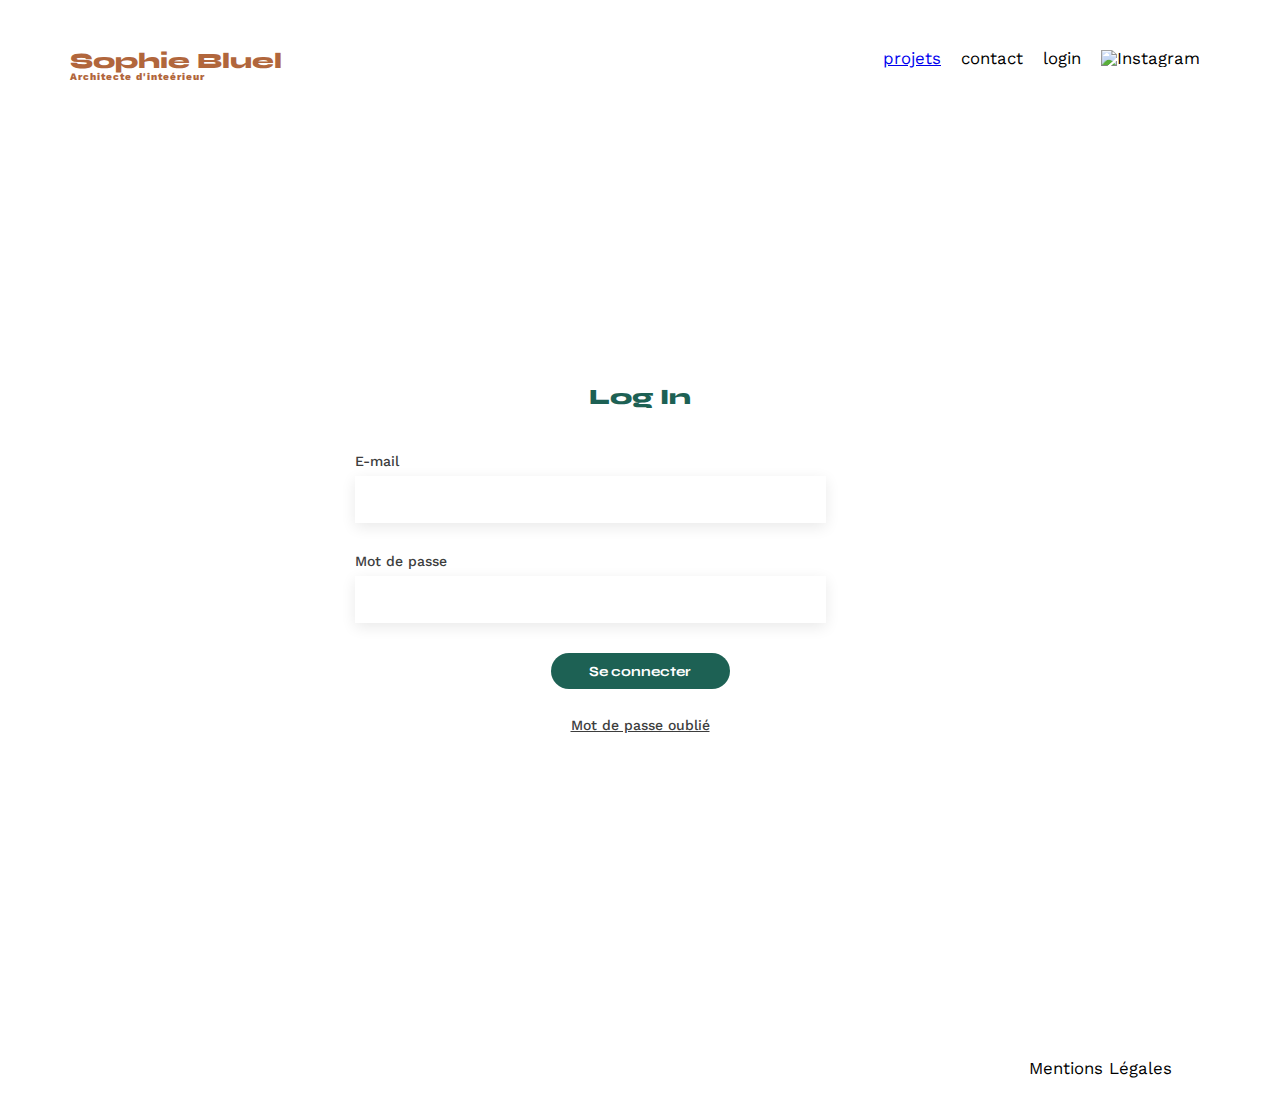
==== FrontEnd/login.html @ 663d303f "divers" ====
<!DOCTYPE html>
<html lang="en">
<head>
	<meta charset="UTF-8">
	<title>Sophie Bluel - Architecte d'intérieur</title>
	<meta name="viewport" content="width=device-width, initial-scale=1.0">
	<link rel="preconnect" href="https://fonts.googleapis.com">
	<link rel="preconnect" href="https://fonts.gstatic.com" crossorigin>
	<link href="https://fonts.googleapis.com/css2?family=Syne:wght@700;800&family=Work+Sans&display=swap" rel="stylesheet">
	<meta name="description" content="">
	<link rel="stylesheet" href="./assets/style.css">
</head>
<body>
    <header>
        <h1>Sophie Bluel <span>Architecte d'inteérieur</span></h1>
        <nav>
            <ul>
                <li><a href="./index.html">projets</a></li>
                <li>contact</li>
                <li>login</li>
                <li><img src="./assets/icons/instagram.png" alt="Instagram"></li>
            </ul>
        </nav>
    </header>    

    <main>
        <div class="container">
            <div class="banniere-titre">
                <h1 id="titre">
                    Log In
                </h1>
            </div>
        
            <form id="formulaire">
        
                <div class="form-item">
                    <label for="email">E-mail</label>
                    <input type="text" id="email">
                    <div class="error invisible"> message d’erreur quand les informations utilisateur / mot de
                        passe ne sont pas correctes</div>
                </div>
                <div class="form-item">
                    <label for="password">Mot de passe</label>
                    <input type="text" id="password">
                    <div class="error invisible"> message d’erreur quand les informations utilisateur / mot de
                        passe ne sont pas correctes</div>
                </div>

                <div class="connect">
                <button id="btn" type="submit">Se connecter</button>
                <p class="fgt-password">Mot de passe oublié</p>
            </div>

            </form>
        </div>
    </main>


    <footer>
        <nav>
            <ul>
                <li>Mentions Légales</li>
            </ul>
        </nav>
    </footer>
    <script src="script.js"></script>     
</body>
</html>
---- FrontEnd/assets/style.css ----
/* http://meyerweb.com/eric/tools/css/reset/
   v2.0 | 20110126
   License: none (public domain)
*/

html, body, div, span, applet, object, iframe,
h1, h2, h3, h4, h5, h6, p, blockquote, pre,
a, abbr, acronym, address, big, cite, code,
del, dfn, em, img, ins, kbd, q, s, samp,
small, strike, strong, sub, sup, tt, var,
b, u, i, center,
dl, dt, dd, ol, ul, li,
fieldset, form, label, legend,
table, caption, tbody, tfoot, thead, tr, th, td,
article, aside, canvas, details, embed,
figure, figcaption, footer, header, hgroup,
menu, nav, output, ruby, section, summary,
time, mark, audio, video {
	margin: 0;
	padding: 0;
	border: 0;
	font-size: 100%;
	font: inherit;
	vertical-align: baseline;
}
/* HTML5 display-role reset for older browsers */
article, aside, details, figcaption, figure,
footer, header, hgroup, menu, nav, section {
	display: block;
}
body {
	line-height: 1;
}
ol, ul {
	list-style: none;
}
blockquote, q {
	quotes: none;
}
blockquote:before, blockquote:after,
q:before, q:after {
	content: '';
	content: none;
}
table {
	border-collapse: collapse;
	border-spacing: 0;
}
/** end reset css**/
body {
	max-width: 1140px;
	margin:auto;
	font-family: 'Work Sans' ;
	font-size: 14px;
}
header {
	display: flex;
	justify-content: space-between;
	margin: 50px 0
}
section {
	margin: 50px 0
}

h1{
	display: flex;
	flex-direction: column;
	font-family: 'Syne';
	font-size: 22px;
	font-weight: 800;
	color: #B1663C
}

h1 > span {
	font-family: 'Work Sans';
	font-size:10px;
	letter-spacing: 0.1em;
;
}

h2{
	font-family: 'Syne';
	font-weight: 700;
	font-size: 30px;
	color: #1D6154
}
nav ul {
	display: flex;
	align-items: center;
	list-style-type: none;

}
nav li {
	padding: 0 10px;
	font-size: 1.2em;
}

li:hover {
	color: #B1663C;
}
#introduction {
	display: flex;
	align-items: center;
}
#introduction figure {
	flex: 1
}
#introduction img {
	display: block;
	margin: auto;
	width: 80%;
}

#introduction article {
	flex: 1
}
#introduction h2 {
	margin-bottom: 1em;
}

#introduction p {
	margin-bottom: 0.5em;
}
#portfolio h2 {
	text-align: center;
	margin-bottom: 1em;
}


/*ADD BTN FILTER CSS*/
.categories{
	display: flex;
	justify-content: center;
	margin-bottom: 51px;
}

.btn-all{
	font-family: 'Syne';
	font-size: 16px;
	font-weight: 700;
	padding: 1rem;
	border: 1px solid #1D6154;
	border-radius: 60px;
	color: #1D6154;
	background-color: white;
	margin-right: 10px;
}

.btn-all:hover{
	background: #1D6154;
	color: white;
}

/*END BTN FILTER CSS*/


.gallery {
	width: 100%;
	display: grid;
	grid-template-columns: 1fr 1fr 1fr;
	grid-column-gap: 20px;
	grid-row-gap: 20px;
}

.gallery img {
	width: 100%;

}
#contact {
	width: 50%;
margin: auto;
}
#contact > * {
	text-align: center;

}
#contact h2{
	margin-bottom: 20px;
}
#contact form {
	text-align: left;
	margin-top:30px;
	display: flex;
	flex-direction: column;
}

#contact input {
	height: 50px;
	font-size: 1.2em;
	border: none;
	box-shadow: 0px 4px 14px rgba(0, 0, 0, 0.09);
}
#contact label {
	margin: 2em 0 1em 0;
}
#contact textarea {
	border: none;
	box-shadow: 0px 4px 14px rgba(0, 0, 0, 0.09);
}

input[type="submit"]{
	font-family: 'Syne';
	font-weight: 700;
	color: white;
	background-color: #1D6154;
	margin : 2em auto ;
	width: 180px;
	text-align: center;
	border-radius: 60px ;
}

footer nav ul {
	display: flex;
	justify-content: flex-end;
	margin: 2em
}


/*LOGIN PAGE CSS*/
.container{
    height: 100vh;
    display: flex;
    justify-content: center;
    flex-direction: column;
    align-items: center;
}

.banniere-titre #titre{
	color: #1D6154;
}

#formulaire{
    width: 50%;
    background-color: white;
    display: flex;
    flex-direction: column;
    border-radius: 5px;
    padding: 45px;
}

.form-item label{
    display: block;
    margin-bottom: 7px;
    font-size: 0.8rem;
	font-family: 'Work Sans';
	font-style: normal;
	font-weight: 500;
	font-size: 14px;
	line-height: 16px;
	color: #3D3D3D;
}

.form-item input{
    padding: 1rem;
    width: 77%;
	background: #FFFFFF;
	box-shadow: 0px 4px 14px rgba(0, 0, 0, 0.09);
	margin-bottom: 30px;
	border: none;
}

#btn{
	width: 179px;
	height: 36px;
    background: #1D6154;
    border-radius: 60px;
	border: none;
	font-family: 'Syne';
	font-style: normal;
	font-weight: 700;
	font-size: 14px;
	line-height: 17px;
	text-align: center;
	color: #FFFFFF;
}

.connect{
	display: flex;
    flex-direction: column;
    align-items: center;
    justify-content: center;
	gap: 28px;
}

.fgt-password{
	font-family: 'Work Sans';
	font-style: normal;
	font-weight: 500;
	font-size: 14px;
	line-height: 16px;
	text-decoration-line: underline;
	color: #3D3D3D;
}

.invisible{
    display: none;
}
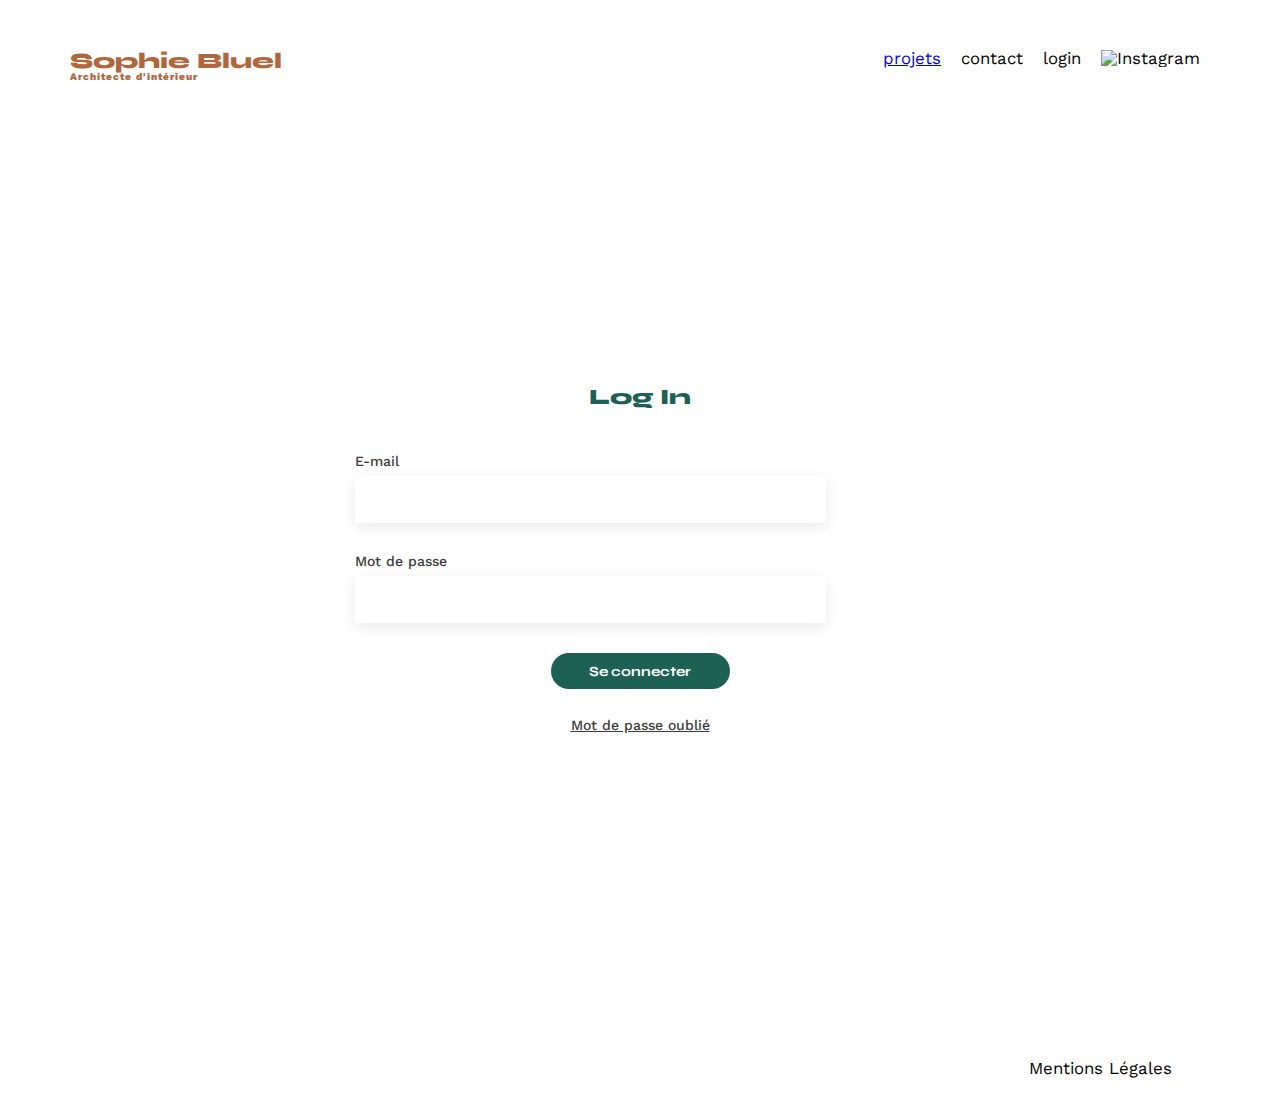
==== commit 29c080db: "Étape 2.2 : Authentification de l’utilisateur" ====
--- a/FrontEnd/login.html
+++ b/FrontEnd/login.html
@@ -12,7 +12,7 @@
 </head>
 <body>
     <header>
-        <h1>Sophie Bluel <span>Architecte d'inteérieur</span></h1>
+        <h1>Sophie Bluel <span>Architecte d'intérieur</span></h1>
         <nav>
             <ul>
                 <li><a href="./index.html">projets</a></li>
@@ -36,14 +36,11 @@
                 <div class="form-item">
                     <label for="email">E-mail</label>
                     <input type="text" id="email">
-                    <div class="error invisible"> message d’erreur quand les informations utilisateur / mot de
-                        passe ne sont pas correctes</div>
+                    <div class="error invisible"> L’adresse e-mail ou le mot de passe que vous avez saisi(e) n’est pas associé(e) à un compte.</div>
                 </div>
                 <div class="form-item">
                     <label for="password">Mot de passe</label>
-                    <input type="text" id="password">
-                    <div class="error invisible"> message d’erreur quand les informations utilisateur / mot de
-                        passe ne sont pas correctes</div>
+                    <input type="password" id="password">
                 </div>
 
                 <div class="connect">
@@ -63,6 +60,6 @@
             </ul>
         </nav>
     </footer>
-    <script src="script.js"></script>     
+    <script src="script2.js"></script>     
 </body>
 </html>--- a/FrontEnd/assets/style.css
+++ b/FrontEnd/assets/style.css
@@ -294,4 +294,9 @@
 
 .invisible{
     display: none;
+}
+
+.error{
+	margin-bottom: 5px;
+    color: red;
 }